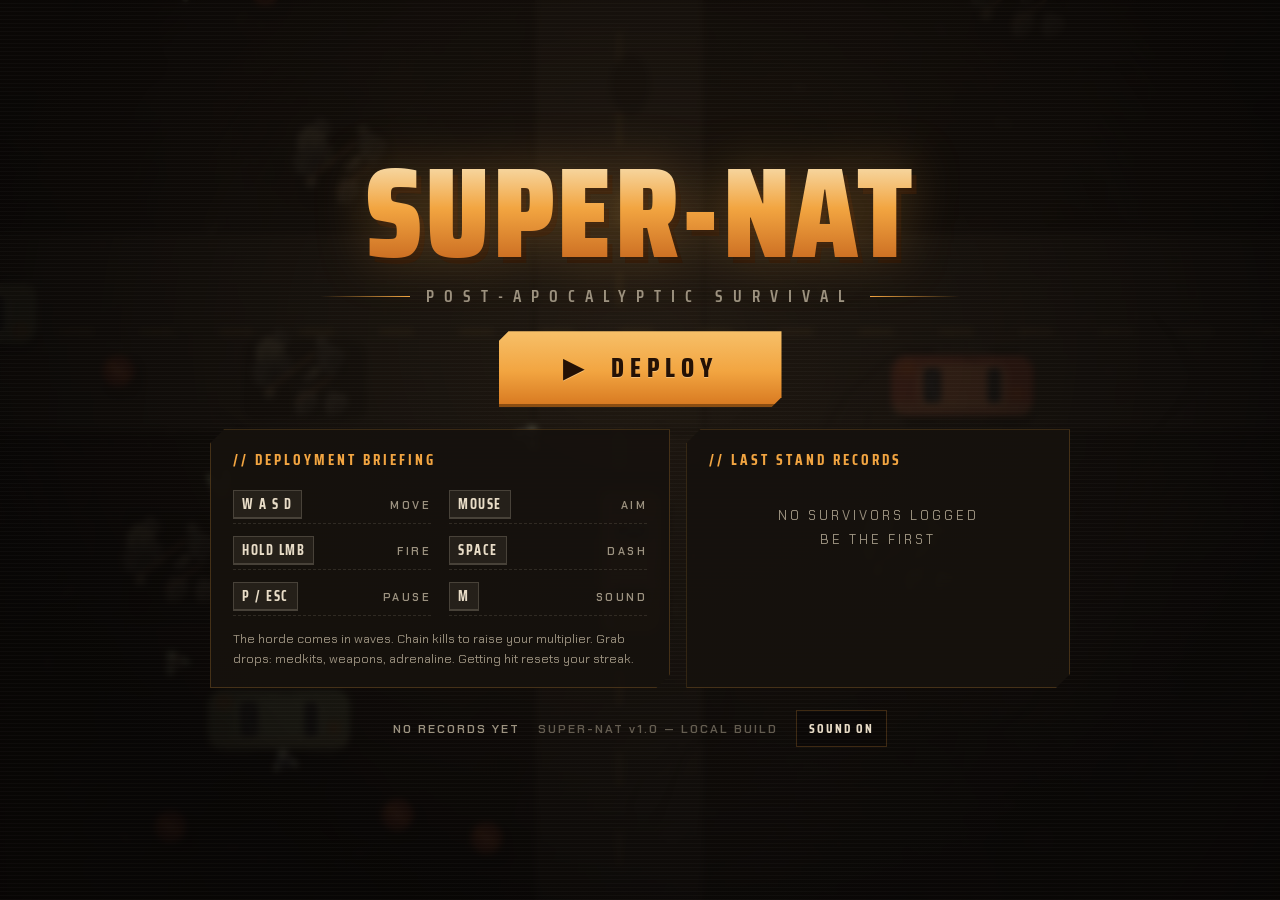
==== index.html @ 5d4e5924 "SUPER-NAT: post-apocalyptic top-down twin-stick shooter Fully playable browser game, zero dependenci" ====
<!DOCTYPE html>
<html lang="en">
<head>
<meta charset="UTF-8">
<meta name="viewport" content="width=device-width, initial-scale=1, maximum-scale=1, user-scalable=no, viewport-fit=cover">
<meta name="theme-color" content="#0d0b09">
<title>SUPER-NAT — Post-Apocalyptic Survival</title>
<link rel="icon" href="data:image/svg+xml,%3Csvg xmlns='http://www.w3.org/2000/svg' viewBox='0 0 32 32'%3E%3Crect width='32' height='32' fill='%230d0b09'/%3E%3Cpath d='M16 4 L28 26 L4 26 Z' fill='none' stroke='%23f2a541' stroke-width='3'/%3E%3Ccircle cx='16' cy='19' r='3.5' fill='%23e23b3b'/%3E%3C/svg%3E">
<link rel="preconnect" href="https://fonts.googleapis.com">
<link rel="preconnect" href="https://fonts.gstatic.com" crossorigin>
<link href="https://fonts.googleapis.com/css2?family=Saira+Condensed:wght@500;600;700;800;900&family=Chakra+Petch:wght@400;500;600;700&display=swap" rel="stylesheet">
<link rel="stylesheet" href="style.css">
</head>
<body>

<canvas id="game"></canvas>
<div id="grain"></div>
<div id="dmgFx"></div>

<!-- ==================== HUD ==================== -->
<div id="hud" class="hidden">
  <div class="hud-tl">
    <div class="hp-wrap">
      <div class="hud-label">INTEGRITY</div>
      <div class="hp-bar"><div id="hpGhost"></div><div id="hpFill"></div></div>
      <div id="hpText" class="hp-num">100</div>
    </div>
    <div id="wChip" class="weapon-chip w-pistol">
      <span id="wName">PISTOL</span>
      <span id="wAmmo" class="ammo">∞</span>
    </div>
  </div>

  <div class="hud-tc">
    <div id="waveLabel">WAVE 1</div>
    <div id="hostiles">— HOSTILES</div>
  </div>

  <div class="hud-tr">
    <div id="score">0</div>
    <div class="hud-label score-label">SCORE</div>
    <div id="comboWrap">
      <span id="comboX">x1</span>
      <div class="combo-bar"><div id="comboFill"></div></div>
    </div>
  </div>

  <div class="hud-bl">
    <span id="killCount">0 KILLS</span>
    <span class="dot">•</span>
    <span id="timer">00:00</span>
    <span class="dot">•</span>
    <span id="bestTag"></span>
  </div>

  <button id="btnPause" class="icon-btn" aria-label="Pause">▐▐</button>
  <button id="btnDash" class="dash-btn" aria-label="Dash">DASH</button>
</div>

<!-- ==================== WAVE BANNER ==================== -->
<div id="banner"><div id="bannerTitle">WAVE 1</div><div id="bannerSub"></div></div>

<!-- ==================== MENU ==================== -->
<div id="menuScreen" class="screen">
  <div class="scanlines"></div>
  <div class="menu-inner">
    <div class="title-wrap">
      <div class="title-ghost" aria-hidden="true">SUPER-NAT</div>
      <h1 class="title">SUPER-NAT</h1>
      <div class="subtitle"><span class="sub-line"></span>POST-APOCALYPTIC SURVIVAL<span class="sub-line"></span></div>
    </div>

    <button id="btnPlay" class="btn btn-primary btn-big">▶ &nbsp;DEPLOY</button>

    <div class="menu-cols">
      <div class="panel briefing">
        <h2>// DEPLOYMENT BRIEFING</h2>
        <div id="ctlDesktop" class="ctl-grid">
          <div class="ctl"><span class="key">W A S D</span><span class="what">MOVE</span></div>
          <div class="ctl"><span class="key">MOUSE</span><span class="what">AIM</span></div>
          <div class="ctl"><span class="key">HOLD LMB</span><span class="what">FIRE</span></div>
          <div class="ctl"><span class="key">SPACE</span><span class="what">DASH</span></div>
          <div class="ctl"><span class="key">P / ESC</span><span class="what">PAUSE</span></div>
          <div class="ctl"><span class="key">M</span><span class="what">SOUND</span></div>
        </div>
        <div id="ctlTouch" class="ctl-touch hidden">
          <div class="ctl"><span class="key">LEFT THUMB</span><span class="what">MOVE</span></div>
          <div class="ctl"><span class="key">RIGHT THUMB</span><span class="what">AIM + FIRE</span></div>
          <div class="ctl"><span class="key">DASH BUTTON</span><span class="what">DASH</span></div>
        </div>
        <p class="brief-note">The horde comes in waves. Chain kills to raise your multiplier. Grab drops: medkits, weapons, adrenaline. Getting hit resets your streak.</p>
      </div>

      <div class="panel records">
        <h2>// LAST STAND RECORDS</h2>
        <ol id="menuScores" class="scores"></ol>
        <div id="menuEmpty" class="records-empty">NO SURVIVORS LOGGED<br>BE THE FIRST</div>
      </div>
    </div>

    <div class="menu-foot">
      <span id="menuBest">NO RECORDS YET</span>
      <span class="ver">SUPER-NAT v1.0 — LOCAL BUILD</span>
      <button id="btnMute" class="icon-btn">SOUND ON</button>
    </div>
  </div>
</div>

<!-- ==================== PAUSE ==================== -->
<div id="pauseScreen" class="screen hidden">
  <div class="scanlines"></div>
  <div class="panel pause-panel">
    <h1 class="pause-title">PAUSED</h1>
    <div class="btn-col">
      <button id="btnResume" class="btn btn-primary">RESUME</button>
      <button id="btnRestart2" class="btn">RESTART</button>
      <button id="btnQuit" class="btn">ABANDON RUN</button>
      <button id="btnMute2" class="btn btn-ghost">SOUND ON</button>
    </div>
    <div class="pause-note">P / ESC — RESUME &nbsp;•&nbsp; M — SOUND</div>
  </div>
</div>

<!-- ==================== GAME OVER ==================== -->
<div id="overScreen" class="screen hidden">
  <div class="scanlines"></div>
  <div class="over-inner">
    <h1 class="over-title">YOU DIED</h1>
    <div id="recordBadge" class="record-badge hidden">★ NEW RECORD ★</div>

    <div class="stats-grid">
      <div class="stat big"><div class="stat-v" id="stScore">0</div><div class="stat-l">SCORE</div></div>
      <div class="stat"><div class="stat-v" id="stWave">1</div><div class="stat-l">WAVE</div></div>
      <div class="stat"><div class="stat-v" id="stKills">0</div><div class="stat-l">KILLS</div></div>
      <div class="stat"><div class="stat-v" id="stTime">00:00</div><div class="stat-l">TIME</div></div>
      <div class="stat"><div class="stat-v" id="stMult">x1</div><div class="stat-l">BEST MULT</div></div>
    </div>

    <div id="nameRow" class="name-row hidden">
      <span class="name-tag">LOG YOUR RECORD:</span>
      <input id="nameInput" maxlength="10" placeholder="SURVIVOR" autocomplete="off" spellcheck="false">
      <button id="btnSaveScore" class="btn btn-small">LOG RECORD</button>
    </div>

    <ol id="overScores" class="scores over-scores"></ol>

    <div class="btn-row">
      <button id="btnRestart" class="btn btn-primary">REDEPLOY&nbsp;&nbsp;[R]</button>
      <button id="btnMenu" class="btn">MENU</button>
    </div>
  </div>
</div>

<script src="js/utils.js"></script>
<script src="js/state.js"></script>
<script src="js/audio.js"></script>
<script src="js/input.js"></script>
<script src="js/sprites.js"></script>
<script src="js/world.js"></script>
<script src="js/entities.js"></script>
<script src="js/render.js"></script>
<script src="js/game.js"></script>
</body>
</html>
---- style.css ----
/* ============================================================
   SUPER-NAT — post-apocalyptic theme
   palette: char #0d0b09 / amber #f2a541 / bone #e8dcc7
            rust #b4502a / danger #e23b3b / toxic #7ef0c9
   ============================================================ */

:root {
  --bg: #0d0b09;
  --amber: #f2a541;
  --amber-hot: #ff7a2f;
  --bone: #e8dcc7;
  --bone-dim: #9c9280;
  --rust: #b4502a;
  --danger: #e23b3b;
  --toxic: #7ef0c9;
  --panel: rgba(22, 18, 14, 0.92);
  --line: rgba(242, 165, 65, 0.22);
  --font-display: 'Saira Condensed', 'Arial Narrow', sans-serif;
  --font-body: 'Chakra Petch', 'Segoe UI', sans-serif;
}

* { margin: 0; padding: 0; box-sizing: border-box; }

html, body {
  height: 100%;
  overflow: hidden;
  background: var(--bg);
  font-family: var(--font-body);
  color: var(--bone);
  -webkit-tap-highlight-color: transparent;
  overscroll-behavior: none;
}

#game {
  position: fixed;
  inset: 0;
  display: block;
  touch-action: none;
  user-select: none;
  -webkit-user-select: none;
}
body.in-game #game { cursor: none; }

/* film grain */
#grain {
  position: fixed;
  inset: -40px;
  pointer-events: none;
  opacity: 0.055;
  z-index: 40;
  background-repeat: repeat;
  animation: grain-shift 0.9s steps(3) infinite;
}
@keyframes grain-shift {
  0% { transform: translate(0, 0); }
  33% { transform: translate(-14px, 9px); }
  66% { transform: translate(11px, -7px); }
  100% { transform: translate(0, 0); }
}

/* damage vignette */
#dmgFx {
  position: fixed;
  inset: 0;
  pointer-events: none;
  z-index: 30;
  opacity: 0;
  box-shadow: inset 0 0 140px 50px rgba(190, 24, 20, 0.85);
  transition: opacity 0.06s linear;
}

.hidden { display: none !important; }

/* ============ HUD ============ */
#hud {
  position: fixed;
  inset: 0;
  pointer-events: none;
  z-index: 20;
  font-family: var(--font-display);
  padding: max(14px, env(safe-area-inset-top)) max(16px, env(safe-area-inset-right))
            max(14px, env(safe-area-inset-bottom)) max(16px, env(safe-area-inset-left));
}
#hud .hud-label {
  font-size: 11px;
  letter-spacing: 3px;
  color: var(--bone-dim);
  font-weight: 600;
}
.hud-tl { position: absolute; top: 16px; left: 18px; }
.hud-tc { position: absolute; top: 14px; left: 50%; transform: translateX(-50%); text-align: center; }
.hud-tr { position: absolute; top: 16px; right: 86px; text-align: right; }
.hud-bl {
  position: absolute; bottom: 14px; left: 18px;
  font-size: 13px; letter-spacing: 2px; color: var(--bone-dim); font-weight: 600;
}
.hud-bl .dot { margin: 0 8px; color: var(--amber); }

.hp-wrap { display: flex; align-items: center; gap: 10px; }
.hp-bar {
  position: relative;
  width: min(230px, 34vw);
  height: 16px;
  background: rgba(10, 8, 6, 0.8);
  border: 1px solid var(--line);
  clip-path: polygon(6px 0, 100% 0, 100% calc(100% - 6px), calc(100% - 6px) 100%, 0 100%, 0 6px);
  overflow: hidden;
}
#hpGhost {
  position: absolute; inset: 0;
  background: rgba(232, 220, 199, 0.55);
  transform-origin: left;
}
#hpFill {
  position: absolute; inset: 0;
  background: linear-gradient(90deg, #d96b2b, #f2a541);
  transform-origin: left;
  transition: width 0.09s linear;
}
#hpFill.low { background: linear-gradient(90deg, #a31414, #e23b3b); }
.hp-num {
  font-size: 20px; font-weight: 800; min-width: 34px;
  color: var(--bone);
  text-shadow: 0 2px 0 rgba(0,0,0,0.6);
}

.weapon-chip {
  display: inline-flex; align-items: baseline; gap: 10px;
  margin-top: 8px;
  padding: 5px 14px 4px;
  background: rgba(10, 8, 6, 0.75);
  border: 1px solid var(--line);
  border-left: 3px solid var(--amber);
  clip-path: polygon(0 0, 100% 0, calc(100% - 8px) 100%, 0 100%);
  font-weight: 700;
  letter-spacing: 2px;
}
.weapon-chip #wName { font-size: 16px; color: var(--bone); }
.weapon-chip .ammo { font-size: 16px; color: var(--amber); font-family: var(--font-body); font-weight: 700; }
.weapon-chip.w-shotgun { border-left-color: #ff9a4d; }
.weapon-chip.w-rifle { border-left-color: #ffe9b0; }
.weapon-chip.w-smg { border-left-color: #ffd27a; }

#waveLabel {
  font-size: 26px; font-weight: 800; letter-spacing: 4px;
  color: var(--bone);
  text-shadow: 0 0 18px rgba(242, 165, 65, 0.25), 0 2px 0 rgba(0,0,0,0.7);
}
#hostiles {
  font-size: 12px; letter-spacing: 3px; color: var(--danger);
  font-weight: 600; margin-top: -2px;
}

#score {
  font-size: 34px; font-weight: 800; line-height: 1;
  color: var(--amber);
  text-shadow: 0 0 22px rgba(242, 165, 65, 0.35), 0 2px 0 rgba(0,0,0,0.7);
  font-variant-numeric: tabular-nums;
}
.score-label { margin-top: 1px; }

#comboWrap {
  margin-top: 8px;
  display: flex; flex-direction: column; align-items: flex-end;
  opacity: 0; transform: scale(0.8); transform-origin: top right;
  transition: opacity 0.15s, transform 0.15s;
  pointer-events: none;
}
#comboWrap.on { opacity: 1; transform: scale(1); }
#comboX {
  font-size: 24px; font-weight: 900; color: var(--amber-hot);
  text-shadow: 0 0 14px rgba(255, 122, 47, 0.6), 0 2px 0 rgba(0,0,0,0.7);
}
#comboX.pop { animation: combo-pop 0.22s ease-out; }
@keyframes combo-pop {
  0% { transform: scale(1.7); }
  100% { transform: scale(1); }
}
.combo-bar {
  width: 84px; height: 4px; margin-top: 3px;
  background: rgba(10, 8, 6, 0.8);
  border: 1px solid rgba(255, 122, 47, 0.3);
}
#comboFill {
  height: 100%;
  background: var(--amber-hot);
  transform-origin: left;
}

.icon-btn {
  pointer-events: auto;
  position: absolute;
  top: max(14px, env(safe-area-inset-top));
  right: max(16px, env(safe-area-inset-right));
  background: rgba(10, 8, 6, 0.7);
  border: 1px solid var(--line);
  color: var(--bone);
  font-family: var(--font-display);
  font-weight: 700;
  letter-spacing: 2px;
  font-size: 13px;
  padding: 7px 12px;
  cursor: pointer;
}
.icon-btn:hover { border-color: var(--amber); color: var(--amber); }
#hud .icon-btn { z-index: 25; }

/* touch dash button */
.dash-btn {
  pointer-events: auto;
  position: absolute;
  right: max(22px, env(safe-area-inset-right));
  bottom: max(30px, env(safe-area-inset-bottom));
  width: 76px; height: 76px;
  border-radius: 50%;
  border: 2px solid rgba(232, 220, 199, 0.35);
  background:
    radial-gradient(circle at 50% 50%, rgba(242, 165, 65, var(--p, 1)) 0 100%),
    rgba(10, 8, 6, 0.55);
  color: rgba(13, 11, 9, 0.9);
  font-family: var(--font-display);
  font-weight: 800;
  font-size: 16px;
  letter-spacing: 1px;
  opacity: 0.45;
  transition: opacity 0.12s, transform 0.12s;
}
.dash-btn.ready {
  opacity: 1;
  background: radial-gradient(circle at 50% 50%, var(--amber) 0 100%);
  box-shadow: 0 0 24px rgba(242, 165, 65, 0.45);
}
.dash-btn.ready:active { transform: scale(0.9); }
@media (hover: none) { .dash-btn { display: block; } }
@media (hover: hover) and (pointer: fine) { .dash-btn { display: none; } }

/* ============ WAVE BANNER ============ */
#banner {
  position: fixed;
  top: 26%;
  left: 0; right: 0;
  text-align: center;
  pointer-events: none;
  z-index: 22;
  font-family: var(--font-display);
  opacity: 0;
}
#banner.show { animation: banner-in 2.3s cubic-bezier(0.2, 0.9, 0.3, 1) forwards; }
#bannerTitle {
  font-size: clamp(44px, 9vw, 96px);
  font-weight: 900;
  letter-spacing: clamp(6px, 2vw, 18px);
  color: var(--bone);
  text-shadow: 0 0 34px rgba(242, 165, 65, 0.4), 3px 3px 0 #2a1408, 6px 6px 0 rgba(0, 0, 0, 0.55);
}
#bannerSub {
  font-size: clamp(13px, 2vw, 19px);
  font-weight: 700;
  letter-spacing: clamp(6px, 1.6vw, 14px);
  color: var(--amber);
  margin-top: 2px;
}
@keyframes banner-in {
  0% { opacity: 0; transform: scale(1.35); letter-spacing: 0.4em; }
  12% { opacity: 1; transform: scale(1); }
  80% { opacity: 1; transform: scale(1.02); }
  100% { opacity: 0; transform: scale(1.04); }
}

/* ============ SCREENS ============ */
.screen {
  position: fixed;
  inset: 0;
  z-index: 50;
  display: flex;
  align-items: center;
  justify-content: center;
  background:
    radial-gradient(ellipse at 50% 38%, rgba(30, 22, 14, 0.62), rgba(8, 6, 5, 0.88) 75%);
  backdrop-filter: blur(3px);
  -webkit-backdrop-filter: blur(3px);
  overflow-y: auto;
  padding: 26px 16px;
}
.scanlines {
  position: absolute; inset: 0;
  pointer-events: none;
  background: repeating-linear-gradient(0deg, rgba(255, 255, 255, 0.025) 0 1px, transparent 1px 4px);
}

.panel {
  position: relative;
  background: var(--panel);
  border: 1px solid var(--line);
  clip-path: polygon(14px 0, 100% 0, 100% calc(100% - 14px), calc(100% - 14px) 100%, 0 100%, 0 14px);
  padding: 18px 22px;
}
.panel h2 {
  font-family: var(--font-display);
  font-size: 15px;
  font-weight: 700;
  letter-spacing: 3px;
  color: var(--amber);
  margin-bottom: 14px;
}

/* ---- menu ---- */
.menu-inner {
  display: flex;
  flex-direction: column;
  align-items: center;
  gap: 22px;
  width: min(860px, 100%);
  margin: auto;
}
.title-wrap { position: relative; text-align: center; user-select: none; }
.title, .title-ghost {
  font-family: var(--font-display);
  font-weight: 900;
  font-size: clamp(58px, 13vw, 128px);
  line-height: 0.94;
  letter-spacing: 0.02em;
}
.title-ghost {
  position: absolute;
  inset: 0;
  color: #241105;
  transform: translate(5px, 6px);
  z-index: -1;
}
.title {
  background: linear-gradient(180deg, #f7dcab 8%, var(--amber) 46%, #c96a20 92%);
  -webkit-background-clip: text;
  background-clip: text;
  color: transparent;
  filter: drop-shadow(0 0 26px rgba(242, 165, 65, 0.28));
  animation: title-flicker 7s infinite;
}
@keyframes title-flicker {
  0%, 91%, 94.5%, 100% { opacity: 1; }
  92% { opacity: 0.6; }
  93.5% { opacity: 0.85; }
}
.subtitle {
  display: flex;
  align-items: center;
  justify-content: center;
  gap: 16px;
  margin-top: 10px;
  font-family: var(--font-display);
  font-size: clamp(12px, 2.4vw, 17px);
  font-weight: 600;
  letter-spacing: clamp(4px, 1.2vw, 10px);
  color: var(--bone-dim);
}
.sub-line {
  display: inline-block;
  width: clamp(30px, 8vw, 90px);
  height: 1px;
  background: linear-gradient(90deg, transparent, var(--amber));
}
.sub-line:last-child { background: linear-gradient(90deg, var(--amber), transparent); }

.menu-cols {
  display: grid;
  grid-template-columns: 1.2fr 1fr;
  gap: 16px;
  width: 100%;
}
@media (max-width: 680px) {
  .menu-cols { grid-template-columns: 1fr; }
}

.ctl-grid {
  display: grid;
  grid-template-columns: repeat(2, 1fr);
  gap: 8px 18px;
}
.ctl {
  display: flex;
  align-items: center;
  justify-content: space-between;
  gap: 10px;
  border-bottom: 1px dashed rgba(232, 220, 199, 0.12);
  padding: 4px 0;
}
.ctl .key {
  font-family: var(--font-display);
  font-weight: 700;
  font-size: 14px;
  letter-spacing: 1.5px;
  color: var(--bone);
  background: rgba(232, 220, 199, 0.07);
  border: 1px solid rgba(232, 220, 199, 0.18);
  border-bottom-width: 2px;
  padding: 2px 8px;
  white-space: nowrap;
}
.ctl .what {
  font-size: 11px;
  letter-spacing: 2.5px;
  color: var(--bone-dim);
  font-weight: 600;
}
.brief-note {
  margin-top: 14px;
  font-size: 12.5px;
  line-height: 1.55;
  color: var(--bone-dim);
}
.brief-note b { color: var(--amber); font-weight: 600; }

.scores { list-style: none; font-family: var(--font-display); }
.scores li {
  display: flex;
  align-items: baseline;
  gap: 10px;
  padding: 5px 8px;
  border-bottom: 1px solid rgba(232, 220, 199, 0.08);
  font-size: 16px;
  font-weight: 600;
}
.scores li.hl {
  background: rgba(242, 165, 65, 0.14);
  outline: 1px solid rgba(242, 165, 65, 0.45);
}
.scores .rk { color: var(--rust); width: 18px; font-weight: 800; }
.scores .nm { color: var(--bone); flex: 1; overflow: hidden; text-overflow: ellipsis; white-space: nowrap; letter-spacing: 1px; }
.scores .sc { color: var(--amber); font-variant-numeric: tabular-nums; }
.scores .wv { color: var(--bone-dim); font-size: 12px; width: 34px; text-align: right; }
.records-empty {
  text-align: center;
  color: var(--bone-dim);
  font-size: 13px;
  letter-spacing: 3px;
  padding: 18px 0;
  line-height: 1.8;
}

.menu-foot {
  display: flex;
  align-items: center;
  gap: 18px;
  font-size: 12px;
  letter-spacing: 2px;
  color: var(--bone-dim);
  font-weight: 600;
  flex-wrap: wrap;
  justify-content: center;
}
.menu-foot .ver { opacity: 0.6; }
.menu-foot .icon-btn { position: static; }

/* ============ BUTTONS ============ */
.btn {
  pointer-events: auto;
  font-family: var(--font-display);
  font-weight: 800;
  font-size: 18px;
  letter-spacing: 3px;
  color: var(--bone);
  background: rgba(10, 8, 6, 0.8);
  border: 1px solid var(--line);
  border-bottom: 3px solid var(--line);
  padding: 12px 34px;
  cursor: pointer;
  clip-path: polygon(10px 0, 100% 0, 100% calc(100% - 10px), calc(100% - 10px) 100%, 0 100%, 0 10px);
  transition: transform 0.1s, background 0.15s, border-color 0.15s, box-shadow 0.15s;
  text-decoration: none;
}
.btn:hover {
  border-color: var(--amber);
  color: var(--amber);
  transform: translateY(-2px);
  box-shadow: 0 6px 22px rgba(0, 0, 0, 0.5);
}
.btn:active { transform: translateY(1px); }
.btn-primary {
  background: linear-gradient(180deg, #f7c069, var(--amber) 55%, #d97b22);
  color: #241105;
  border: none;
  border-bottom: 3px solid #8a4d12;
  text-shadow: 0 1px 0 rgba(255, 235, 200, 0.4);
}
.btn-primary:hover {
  color: #241105;
  box-shadow: 0 0 34px rgba(242, 165, 65, 0.45), 0 8px 24px rgba(0, 0, 0, 0.5);
  animation: btn-pulse 1.1s ease-in-out infinite;
}
@keyframes btn-pulse {
  0%, 100% { box-shadow: 0 0 22px rgba(242, 165, 65, 0.3), 0 8px 24px rgba(0, 0, 0, 0.5); }
  50% { box-shadow: 0 0 40px rgba(242, 165, 65, 0.55), 0 8px 24px rgba(0, 0, 0, 0.5); }
}
.btn-big { font-size: 26px; padding: 16px 64px; letter-spacing: 6px; }
.btn-small { font-size: 14px; padding: 8px 18px; letter-spacing: 2px; }
.btn-ghost { background: transparent; }
.btn-col { display: flex; flex-direction: column; gap: 10px; min-width: 260px; }
.btn-row { display: flex; gap: 14px; flex-wrap: wrap; justify-content: center; }

/* ============ PAUSE ============ */
.pause-panel { text-align: center; padding: 30px 40px; }
.pause-title {
  font-family: var(--font-display);
  font-size: 52px;
  font-weight: 900;
  letter-spacing: 10px;
  color: var(--bone);
  text-shadow: 3px 3px 0 #2a1408;
  margin-bottom: 22px;
}
.pause-note { margin-top: 18px; font-size: 11px; letter-spacing: 2px; color: var(--bone-dim); }

/* ============ GAME OVER ============ */
.over-inner {
  display: flex;
  flex-direction: column;
  align-items: center;
  gap: 18px;
  width: min(560px, 100%);
  margin: auto;
}
.over-title {
  font-family: var(--font-display);
  font-size: clamp(58px, 12vw, 104px);
  font-weight: 900;
  letter-spacing: 8px;
  line-height: 1;
  color: #e23b3b;
  text-shadow: 0 0 40px rgba(226, 59, 59, 0.4), 4px 4px 0 #1d0505;
  animation: over-in 0.5s cubic-bezier(0.15, 1.4, 0.4, 1);
}
@keyframes over-in {
  0% { transform: scale(1.6); opacity: 0; filter: blur(8px); }
  100% { transform: scale(1); opacity: 1; filter: blur(0); }
}
.record-badge {
  font-family: var(--font-display);
  font-weight: 800;
  font-size: 16px;
  letter-spacing: 4px;
  color: #241105;
  background: linear-gradient(180deg, #f7dcab, var(--amber));
  padding: 6px 22px;
  clip-path: polygon(8px 0, 100% 0, 100% calc(100% - 8px), calc(100% - 8px) 100%, 0 100%, 0 8px);
  animation: badge-shine 1.6s ease-in-out infinite;
}
@keyframes badge-shine {
  0%, 100% { box-shadow: 0 0 14px rgba(242, 165, 65, 0.4); }
  50% { box-shadow: 0 0 34px rgba(242, 165, 65, 0.85); }
}

.stats-grid {
  display: grid;
  grid-template-columns: repeat(5, 1fr);
  gap: 8px;
  width: 100%;
  font-family: var(--font-display);
}
@media (max-width: 540px) { .stats-grid { grid-template-columns: repeat(3, 1fr); } .stats-grid .big { grid-column: span 3; } }
.stat {
  background: var(--panel);
  border: 1px solid var(--line);
  clip-path: polygon(8px 0, 100% 0, 100% calc(100% - 8px), calc(100% - 8px) 100%, 0 100%, 0 8px);
  padding: 10px 6px 8px;
  text-align: center;
}
.stat.big { grid-row: span 1; background: rgba(42, 26, 10, 0.9); border-color: rgba(242, 165, 65, 0.4); }
.stat-v { font-size: 22px; font-weight: 800; color: var(--bone); font-variant-numeric: tabular-nums; }
.stat.big .stat-v { font-size: 34px; color: var(--amber); }
.stat-l { font-size: 10px; letter-spacing: 2.5px; color: var(--bone-dim); font-weight: 600; margin-top: 2px; }

.name-row {
  display: flex;
  align-items: center;
  gap: 10px;
  flex-wrap: wrap;
  justify-content: center;
  font-family: var(--font-display);
}
.name-tag { font-size: 13px; letter-spacing: 3px; color: var(--amber); font-weight: 700; }
#nameInput {
  pointer-events: auto;
  width: 170px;
  background: rgba(10, 8, 6, 0.85);
  border: 1px solid var(--line);
  border-bottom: 2px solid var(--amber);
  color: var(--bone);
  font-family: var(--font-display);
  font-size: 20px;
  font-weight: 700;
  letter-spacing: 3px;
  text-transform: uppercase;
  padding: 8px 12px;
  text-align: center;
  outline: none;
}
#nameInput:focus { border-color: var(--amber); box-shadow: 0 0 18px rgba(242, 165, 65, 0.25); }

.over-scores { width: 100%; }

/* small screens: tighten HUD */
@media (max-width: 640px) {
  .hp-bar { width: 38vw; height: 13px; }
  .hp-num { font-size: 16px; }
  #score { font-size: 26px; }
  #waveLabel { font-size: 20px; }
  #hostiles { font-size: 10px; }
  .hud-bl { font-size: 11px; }
  .weapon-chip { padding: 4px 10px 3px; }
  .weapon-chip #wName { font-size: 13px; }
  .weapon-chip .ammo { font-size: 13px; }
  .btn-big { font-size: 21px; padding: 14px 44px; letter-spacing: 4px; }
}
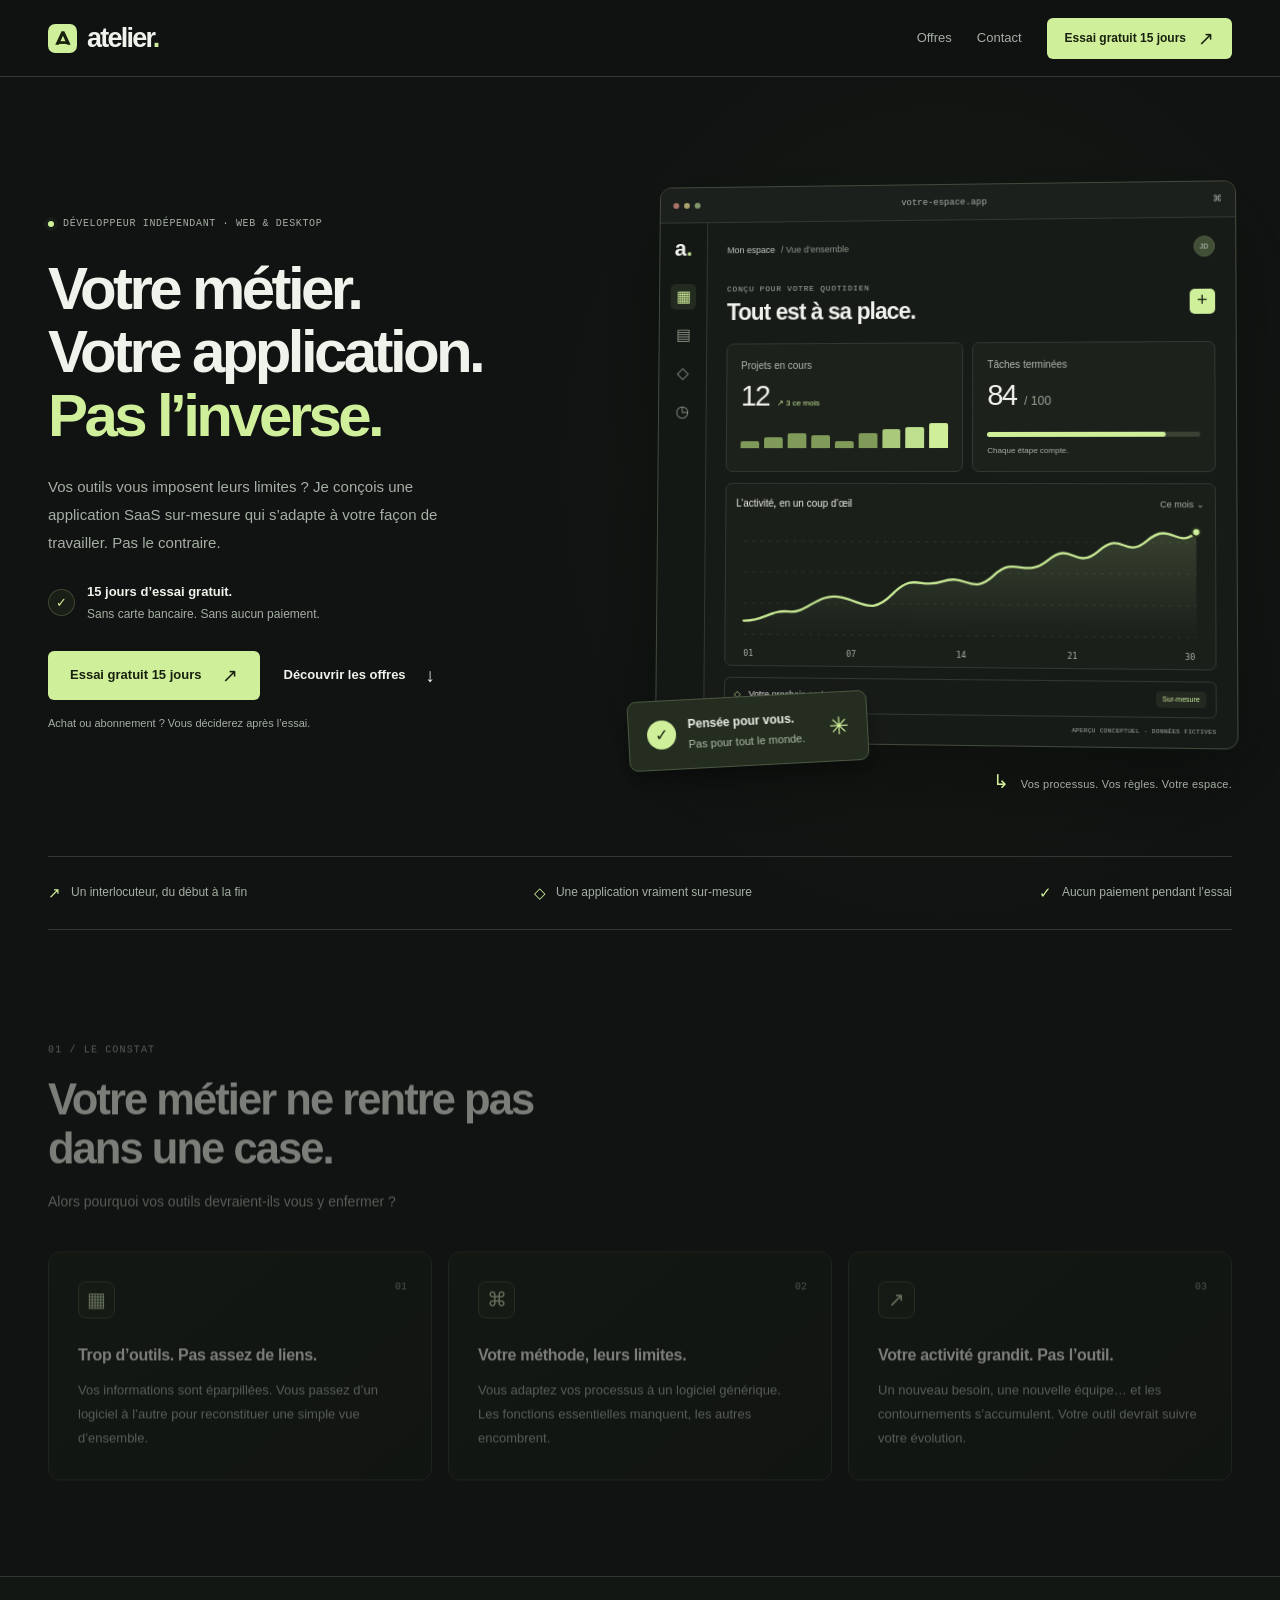
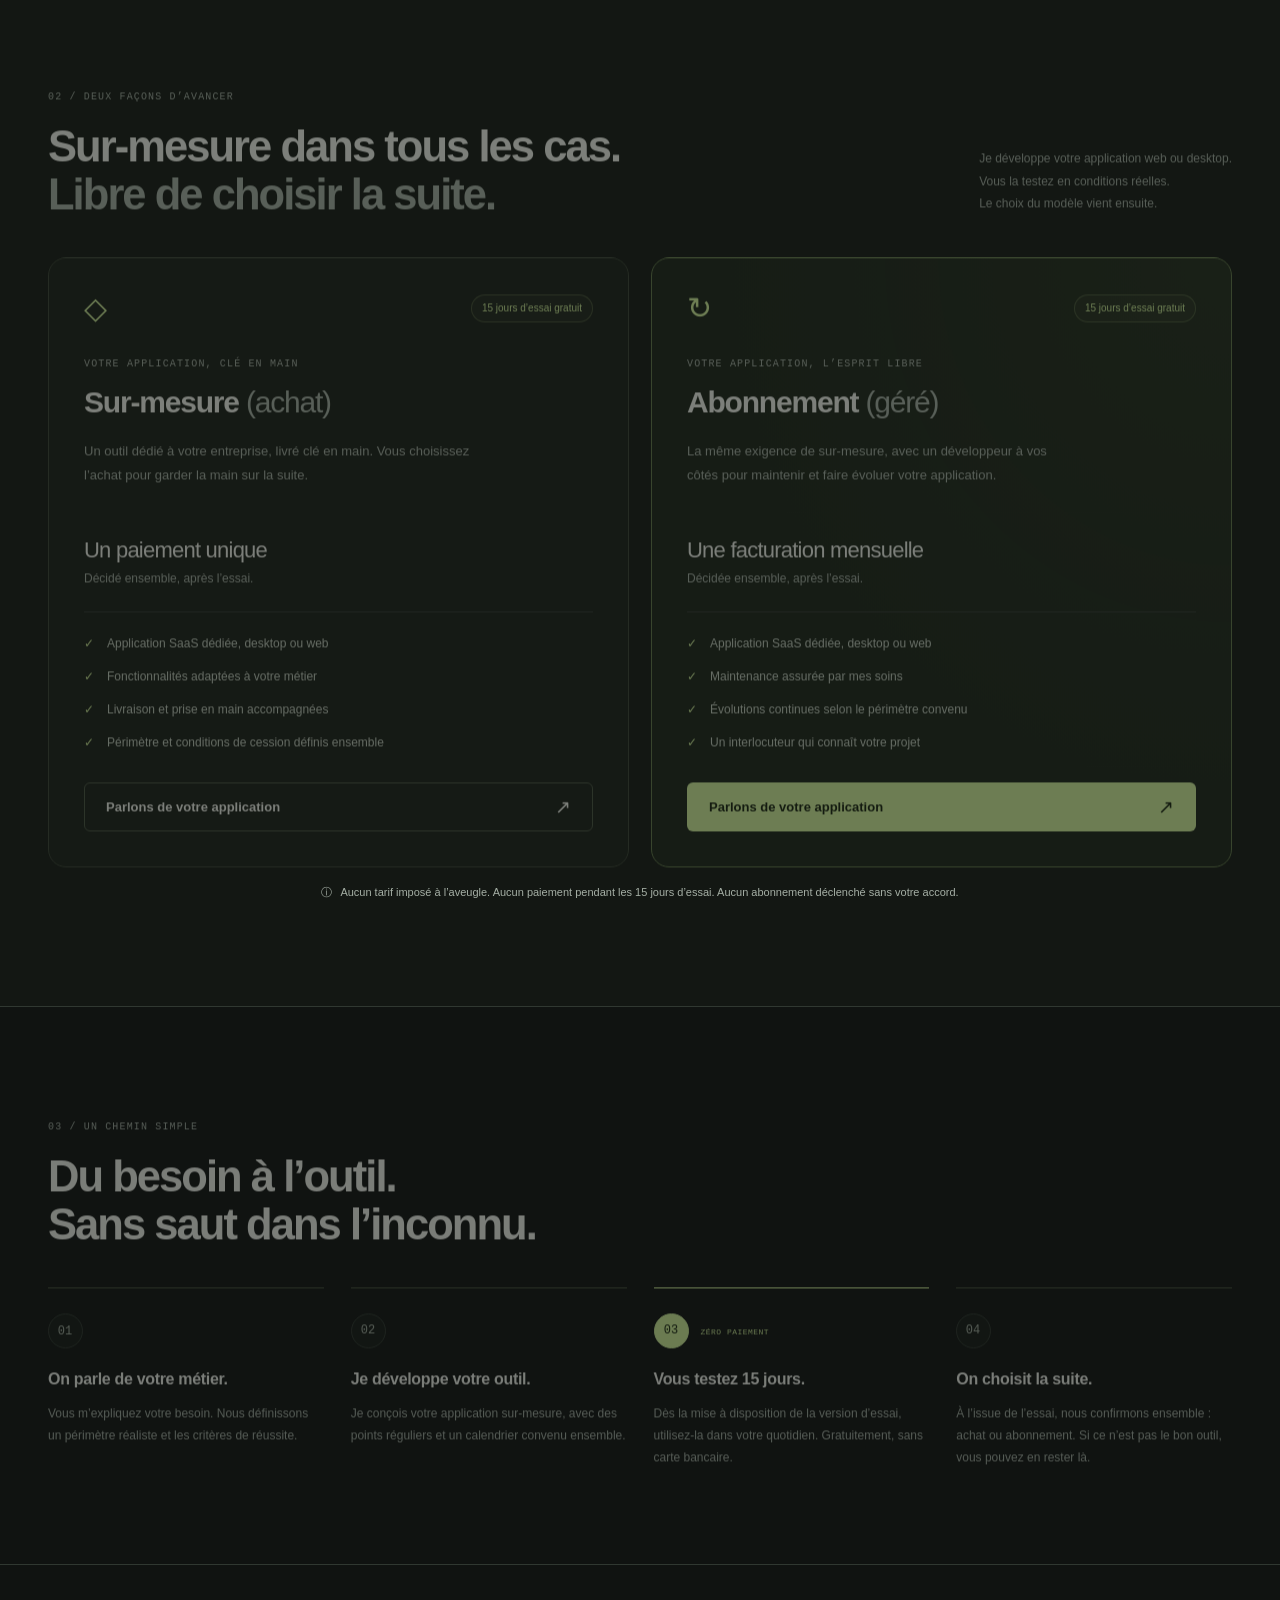
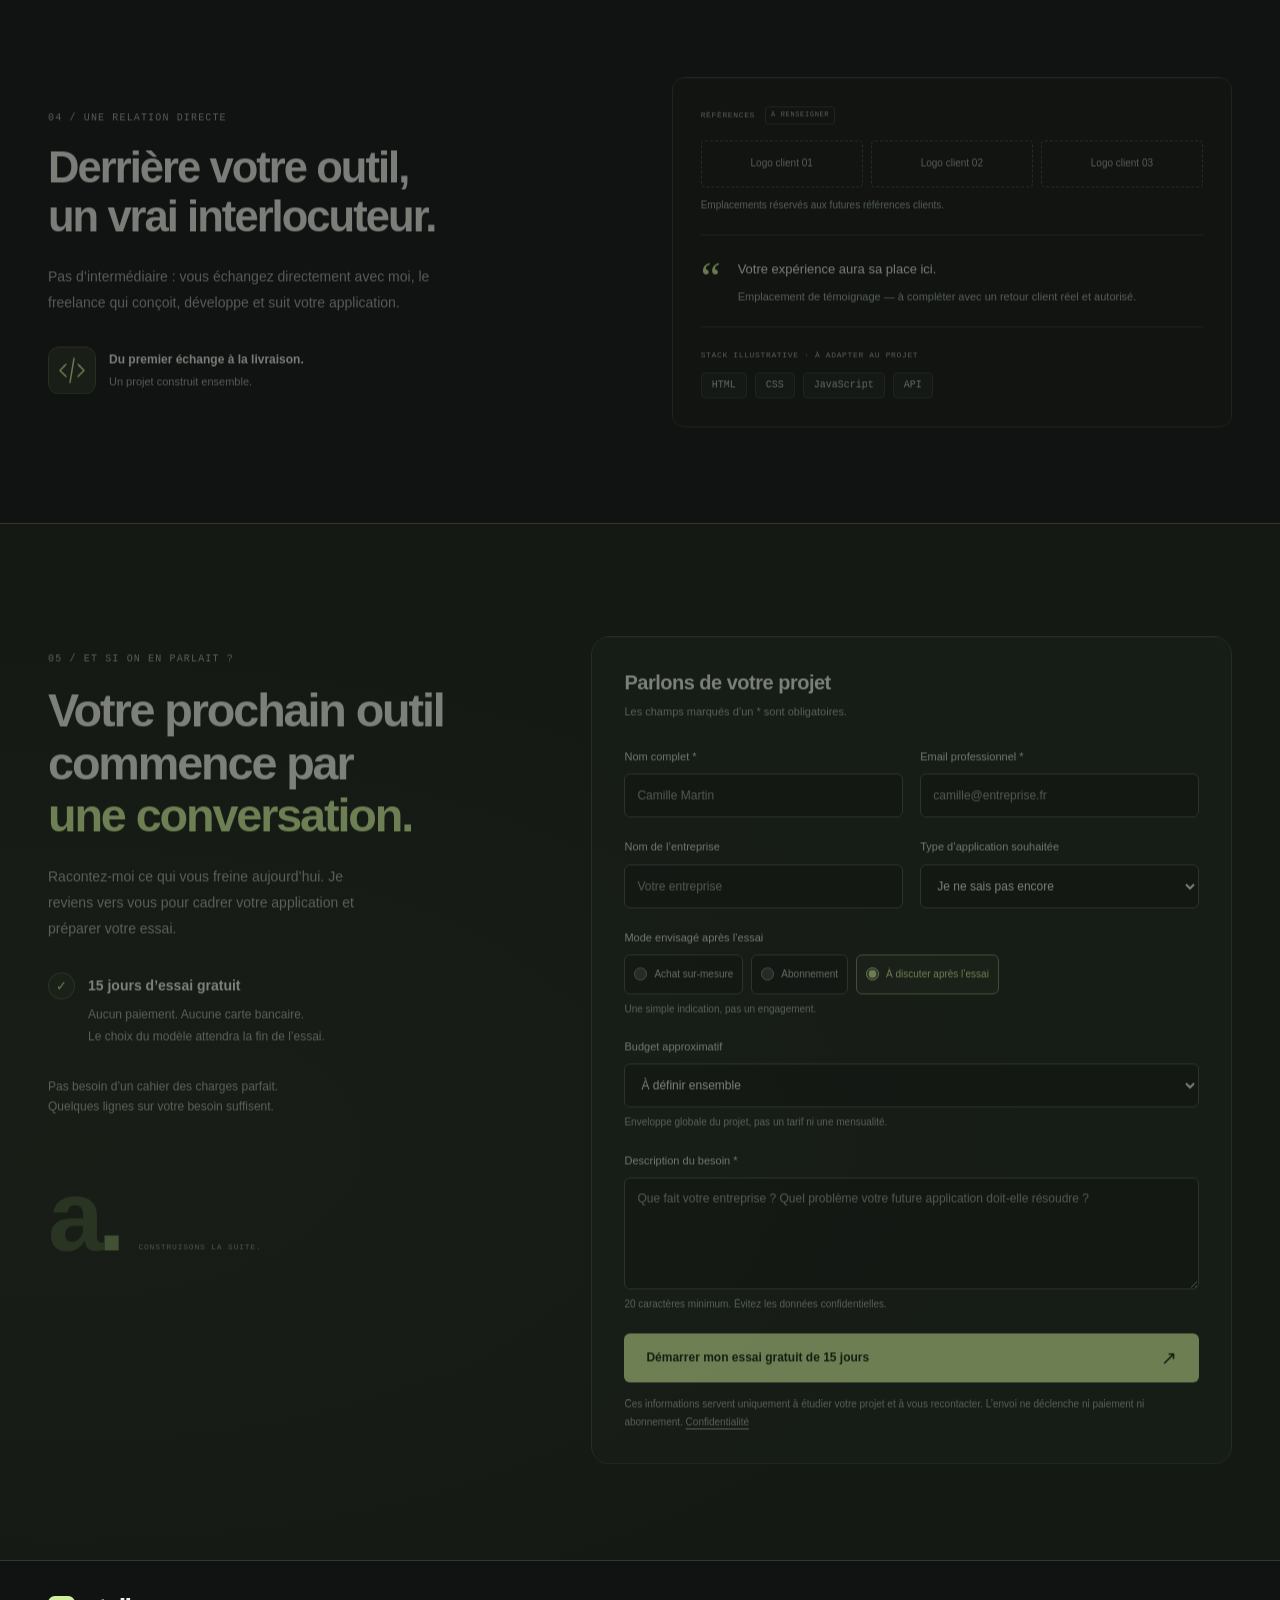
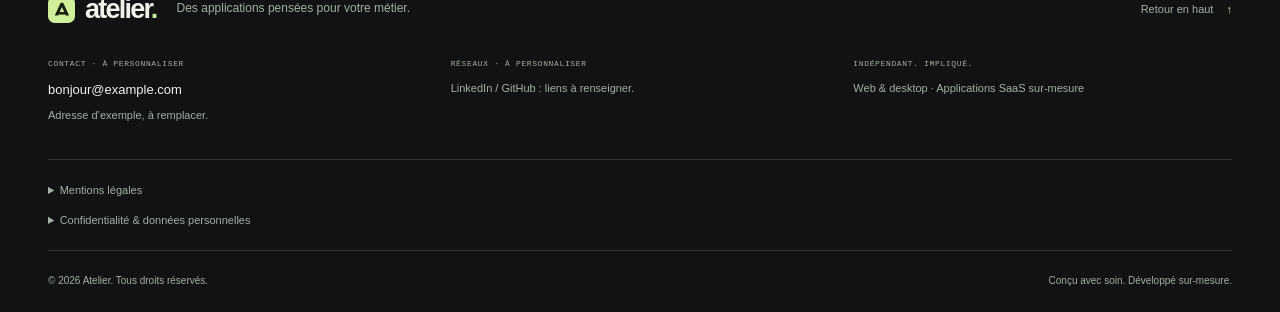
==== commit a121fe3d: "Prepare direct GitHub Pages publishing without custom workflows Co-authored-by: arena-agent <2970537" ====
--- a/index.html
+++ b/index.html
@@ -1,164 +1,20 @@
-<!DOCTYPE html>
-<html lang="en">
+<!doctype html>
+<html lang="fr">
 <head>
-<meta charset="UTF-8">
-<meta name="viewport" content="width=device-width, initial-scale=1, maximum-scale=1, user-scalable=no, viewport-fit=cover">
-<meta name="theme-color" content="#0d0b09">
-<title>SUPER-NAT — Post-Apocalyptic Survival</title>
-<link rel="icon" href="data:image/svg+xml,%3Csvg xmlns='http://www.w3.org/2000/svg' viewBox='0 0 32 32'%3E%3Crect width='32' height='32' fill='%230d0b09'/%3E%3Cpath d='M16 4 L28 26 L4 26 Z' fill='none' stroke='%23f2a541' stroke-width='3'/%3E%3Ccircle cx='16' cy='19' r='3.5' fill='%23e23b3b'/%3E%3C/svg%3E">
-<link rel="preconnect" href="https://fonts.googleapis.com">
-<link rel="preconnect" href="https://fonts.gstatic.com" crossorigin>
-<link href="https://fonts.googleapis.com/css2?family=Saira+Condensed:wght@500;600;700;800;900&family=Chakra+Petch:wght@400;500;600;700&display=swap" rel="stylesheet">
-<link rel="stylesheet" href="style.css">
+  <meta charset="utf-8">
+  <meta name="viewport" content="width=device-width, initial-scale=1">
+  <meta http-equiv="refresh" content="0;url=landing-page/index.html">
+  <meta name="theme-color" content="#101311">
+  <meta name="description" content="Atelier — applications SaaS sur-mesure, web et desktop. 15 jours d’essai gratuit, sans paiement.">
+  <title>Atelier — Votre métier. Votre application.</title>
+  <link rel="icon" href="landing-page/img/mark.svg" type="image/svg+xml">
+  <link rel="stylesheet" href="landing-page/style.css">
 </head>
 <body>
-
-<canvas id="game"></canvas>
-<div id="grain"></div>
-<div id="dmgFx"></div>
-
-<!-- ==================== HUD ==================== -->
-<div id="hud" class="hidden">
-  <div class="hud-tl">
-    <div class="hp-wrap">
-      <div class="hud-label">INTEGRITY</div>
-      <div class="hp-bar"><div id="hpGhost"></div><div id="hpFill"></div></div>
-      <div id="hpText" class="hp-num">100</div>
-    </div>
-    <div id="wChip" class="weapon-chip w-pistol">
-      <span id="wName">PISTOL</span>
-      <span id="wAmmo" class="ammo">∞</span>
-    </div>
-  </div>
-
-  <div class="hud-tc">
-    <div id="waveLabel">WAVE 1</div>
-    <div id="hostiles">— HOSTILES</div>
-  </div>
-
-  <div class="hud-tr">
-    <div id="score">0</div>
-    <div class="hud-label score-label">SCORE</div>
-    <div id="comboWrap">
-      <span id="comboX">x1</span>
-      <div class="combo-bar"><div id="comboFill"></div></div>
-    </div>
-  </div>
-
-  <div class="hud-bl">
-    <span id="killCount">0 KILLS</span>
-    <span class="dot">•</span>
-    <span id="timer">00:00</span>
-    <span class="dot">•</span>
-    <span id="bestTag"></span>
-  </div>
-
-  <button id="btnPause" class="icon-btn" aria-label="Pause">▐▐</button>
-  <button id="btnDash" class="dash-btn" aria-label="Dash">DASH</button>
-</div>
-
-<!-- ==================== WAVE BANNER ==================== -->
-<div id="banner"><div id="bannerTitle">WAVE 1</div><div id="bannerSub"></div></div>
-
-<!-- ==================== MENU ==================== -->
-<div id="menuScreen" class="screen">
-  <div class="scanlines"></div>
-  <div class="menu-inner">
-    <div class="title-wrap">
-      <div class="title-ghost" aria-hidden="true">SUPER-NAT</div>
-      <h1 class="title">SUPER-NAT</h1>
-      <div class="subtitle"><span class="sub-line"></span>POST-APOCALYPTIC SURVIVAL<span class="sub-line"></span></div>
-    </div>
-
-    <button id="btnPlay" class="btn btn-primary btn-big">▶ &nbsp;DEPLOY</button>
-
-    <div class="menu-cols">
-      <div class="panel briefing">
-        <h2>// DEPLOYMENT BRIEFING</h2>
-        <div id="ctlDesktop" class="ctl-grid">
-          <div class="ctl"><span class="key">W A S D</span><span class="what">MOVE</span></div>
-          <div class="ctl"><span class="key">MOUSE</span><span class="what">AIM</span></div>
-          <div class="ctl"><span class="key">HOLD LMB</span><span class="what">FIRE</span></div>
-          <div class="ctl"><span class="key">SPACE</span><span class="what">DASH</span></div>
-          <div class="ctl"><span class="key">P / ESC</span><span class="what">PAUSE</span></div>
-          <div class="ctl"><span class="key">M</span><span class="what">SOUND</span></div>
-        </div>
-        <div id="ctlTouch" class="ctl-touch hidden">
-          <div class="ctl"><span class="key">LEFT THUMB</span><span class="what">MOVE</span></div>
-          <div class="ctl"><span class="key">RIGHT THUMB</span><span class="what">AIM + FIRE</span></div>
-          <div class="ctl"><span class="key">DASH BUTTON</span><span class="what">DASH</span></div>
-        </div>
-        <p class="brief-note">The horde comes in waves. Chain kills to raise your multiplier. Grab drops: medkits, weapons, adrenaline. Getting hit resets your streak.</p>
-      </div>
-
-      <div class="panel records">
-        <h2>// LAST STAND RECORDS</h2>
-        <ol id="menuScores" class="scores"></ol>
-        <div id="menuEmpty" class="records-empty">NO SURVIVORS LOGGED<br>BE THE FIRST</div>
-      </div>
-    </div>
-
-    <div class="menu-foot">
-      <span id="menuBest">NO RECORDS YET</span>
-      <span class="ver">SUPER-NAT v1.0 — LOCAL BUILD</span>
-      <button id="btnMute" class="icon-btn">SOUND ON</button>
-    </div>
-  </div>
-</div>
-
-<!-- ==================== PAUSE ==================== -->
-<div id="pauseScreen" class="screen hidden">
-  <div class="scanlines"></div>
-  <div class="panel pause-panel">
-    <h1 class="pause-title">PAUSED</h1>
-    <div class="btn-col">
-      <button id="btnResume" class="btn btn-primary">RESUME</button>
-      <button id="btnRestart2" class="btn">RESTART</button>
-      <button id="btnQuit" class="btn">ABANDON RUN</button>
-      <button id="btnMute2" class="btn btn-ghost">SOUND ON</button>
-    </div>
-    <div class="pause-note">P / ESC — RESUME &nbsp;•&nbsp; M — SOUND</div>
-  </div>
-</div>
-
-<!-- ==================== GAME OVER ==================== -->
-<div id="overScreen" class="screen hidden">
-  <div class="scanlines"></div>
-  <div class="over-inner">
-    <h1 class="over-title">YOU DIED</h1>
-    <div id="recordBadge" class="record-badge hidden">★ NEW RECORD ★</div>
-
-    <div class="stats-grid">
-      <div class="stat big"><div class="stat-v" id="stScore">0</div><div class="stat-l">SCORE</div></div>
-      <div class="stat"><div class="stat-v" id="stWave">1</div><div class="stat-l">WAVE</div></div>
-      <div class="stat"><div class="stat-v" id="stKills">0</div><div class="stat-l">KILLS</div></div>
-      <div class="stat"><div class="stat-v" id="stTime">00:00</div><div class="stat-l">TIME</div></div>
-      <div class="stat"><div class="stat-v" id="stMult">x1</div><div class="stat-l">BEST MULT</div></div>
-    </div>
-
-    <div id="nameRow" class="name-row hidden">
-      <span class="name-tag">LOG YOUR RECORD:</span>
-      <input id="nameInput" maxlength="10" placeholder="SURVIVOR" autocomplete="off" spellcheck="false">
-      <button id="btnSaveScore" class="btn btn-small">LOG RECORD</button>
-    </div>
-
-    <ol id="overScores" class="scores over-scores"></ol>
-
-    <div class="btn-row">
-      <button id="btnRestart" class="btn btn-primary">REDEPLOY&nbsp;&nbsp;[R]</button>
-      <button id="btnMenu" class="btn">MENU</button>
-    </div>
-  </div>
-</div>
-
-<script src="js/utils.js"></script>
-<script src="js/state.js"></script>
-<script src="js/audio.js"></script>
-<script src="js/input.js"></script>
-<script src="js/sprites.js"></script>
-<script src="js/world.js"></script>
-<script src="js/entities.js"></script>
-<script src="js/render.js"></script>
-<script src="js/game.js"></script>
+  <main class="section container">
+    <h1>Bienvenue chez Atelier.</h1>
+    <p>Si la page ne s’ouvre pas, suivez ce lien :</p>
+    <a class="button button-primary" href="landing-page/index.html">Découvrir votre application sur-mesure <span aria-hidden="true">↗</span></a>
+  </main>
 </body>
 </html>
--- a/landing-page/style.css
+++ b/landing-page/style.css
@@ -0,0 +1,336 @@
+/* Atelier — native, mobile-first design system. No external assets. */
+:root {
+  color-scheme: dark;
+  --bg: #101311;
+  --surface: #171b18;
+  --surface-raised: #1c211d;
+  --surface-dark: #131713;
+  --text: #f0f2ec;
+  --muted: #a5afa5;
+  --subtle: #89958a;
+  --accent: #d0ef9b;
+  --accent-hover: #e0ffb0;
+  --accent-ink: #17210e;
+  --border: #303831;
+  --error: #ffb5ae;
+  --space-1: .25rem;
+  --space-2: .5rem;
+  --space-3: .75rem;
+  --space-4: 1rem;
+  --space-5: 1.5rem;
+  --space-6: 2rem;
+  --space-7: 3rem;
+  --space-8: 4rem;
+  --space-9: 6.5rem;
+  --radius-sm: 6px;
+  --radius-md: 12px;
+  --radius-lg: 18px;
+  --radius-pill: 999px;
+  --font: -apple-system, BlinkMacSystemFont, "Segoe UI", Helvetica, Arial, sans-serif;
+  --mono: "SFMono-Regular", Consolas, "Liberation Mono", monospace;
+}
+*, *::before, *::after { box-sizing: border-box; }
+html { scroll-behavior: smooth; scroll-padding-top: 100px; }
+body { margin: 0; background: var(--bg); color: var(--text); font: 400 15px/1.65 var(--font); -webkit-font-smoothing: antialiased; }
+::selection { background: var(--accent); color: var(--accent-ink); }
+a { color: inherit; text-decoration: none; }
+button, input, select, textarea { font: inherit; }
+button, a, input, select, textarea, summary { -webkit-tap-highlight-color: transparent; }
+button { cursor: pointer; }
+img { max-width: 100%; height: auto; display: block; }
+h1, h2, h3, p, figure { margin: 0; }
+h1, h2, h3 { font-weight: 550; }
+h1, h2 { letter-spacing: -.045em; line-height: 1.12; }
+h2 { font-size: clamp(2rem, 3.4vw, 2.85rem); }
+h3 { line-height: 1.35; }
+ul, ol { margin: 0; padding: 0; }
+a, button { transition: background .2s, color .2s, border-color .2s, transform .2s; }
+:focus-visible { outline: 2px solid var(--accent); outline-offset: 5px; }
+[hidden] { display: none !important; }
+.container { width: min(1184px, calc(100% - 40px)); margin-inline: auto; }
+.section { padding-block: var(--space-8); scroll-margin-top: 20px; }
+.eyebrow { font: 500 10px/1.6 var(--mono); letter-spacing: .115em; color: var(--muted); }
+.text-muted { color: var(--muted); }
+.skip-link { position: fixed; top: 10px; left: 10px; z-index: 100; padding: 12px 20px; background: var(--accent); color: var(--accent-ink); transform: translateY(-160%); border-radius: var(--radius-sm); }
+.skip-link:focus { transform: translateY(0); }
+.site-header { position: sticky; top: 0; z-index: 20; border-bottom: 1px solid var(--border); background: rgba(16,19,17,.94); backdrop-filter: blur(18px); }
+.nav-shell { min-height: 76px; display: flex; align-items: center; justify-content: space-between; gap: 16px; }
+.brand { display: inline-flex; align-items: center; gap: 10px; font-size: 27px; font-weight: 650; letter-spacing: -.065em; line-height: 1; flex-shrink: 0; }
+.brand-dot { color: var(--accent); }
+nav { display: flex; align-items: center; gap: 25px; }
+.nav-link { display: none; color: var(--muted); font-size: 13px; }
+.nav-link:hover { color: var(--text); }
+.button { min-height: 49px; display: inline-flex; align-items: center; justify-content: center; gap: 20px; padding: 13px 21px; border-radius: var(--radius-sm); font-size: 13px; line-height: 1.4; font-weight: 600; border: 1px solid transparent; text-align: center; }
+.button span[aria-hidden] { font-size: 19px; line-height: 1; font-weight: 400; }
+.button-primary { background: var(--accent); color: var(--accent-ink); }
+.button-primary:hover:not(:disabled) { background: var(--accent-hover); transform: translateY(-2px); }
+.button-small { min-height: 39px; padding: 10px 13px; gap: 12px; font-size: 11px; }
+.button-ghost { color: var(--text); padding-inline: 3px; }
+.button-ghost:hover { color: var(--accent); }
+.button-outline { border-color: #485443; background: transparent; }
+.button-outline:hover { border-color: var(--accent); background: #252e21; }
+.hero { position: relative; padding-top: 55px; padding-bottom: 0; overflow: hidden; }
+.hero-layout { display: grid; gap: 50px; align-items: center; }
+.hero-copy { position: relative; z-index: 2; }
+.hero-copy .eyebrow { display: flex; align-items: center; gap: 9px; letter-spacing: .065em; font-size: 9px; }
+.status-dot { width: 6px; height: 6px; background: var(--accent); border-radius: 50%; box-shadow: 0 0 0 4px #d0ef9b0a; flex-shrink: 0; }
+h1 { font-size: clamp(1.875rem, 9.4vw, 3.75rem); margin-top: 25px; line-height: 1.065; letter-spacing: -.06em; }
+h1 > span { color: var(--accent); }
+.hero-description { max-width: 440px; color: var(--muted); margin-top: 25px; font-size: 15px; line-height: 1.85; }
+.trial-note { display: flex; align-items: center; gap: 12px; margin-top: 25px; }
+.check-icon { display: inline-flex; justify-content: center; align-items: center; flex-shrink: 0; width: 27px; height: 27px; color: var(--accent); background: #d0ef9b0c; border: 1px solid #d0ef9b32; border-radius: 50%; font-size: 13px; }
+.trial-note p { color: var(--muted); font-size: 12px; line-height: 1.7; }
+.trial-note strong { color: var(--text); font-size: 13px; font-weight: 550; }
+.hero-actions { display: flex; flex-wrap: wrap; align-items: center; gap: 8px 24px; margin-top: 27px; }
+.micro-copy { margin-top: 14px; font-size: 11px; color: var(--muted); }
+.hero-visual { position: relative; min-width: 0; isolation: isolate; padding-bottom: 45px; }
+.visual-orbit { position: absolute; z-index: -1; width: 140%; height: 150%; left: -20%; top: -25%; background: radial-gradient(ellipse at center, #a9d57a17 0, #a9d57a04 45%, transparent 70%); pointer-events: none; }
+.application-window { border: 1px solid #414b3c; border-radius: var(--radius-md); background: #171b18; box-shadow: 0 35px 90px #0006, 0 0 60px #d0ef9b05; overflow: hidden; transform: perspective(1500px) rotateY(-4deg) rotateX(2deg); }
+.window-bar { height: 36px; border-bottom: 1px solid var(--border); background: #1c201c; display: flex; align-items: center; justify-content: space-between; padding: 0 13px; font: 9px var(--mono); color: var(--muted); }
+.window-dots { display: flex; gap: 5px; }
+.window-dots i { width: 6px; height: 6px; border-radius: 50%; background: #515b4f; }
+.window-dots i:first-child { background: #ab7267; }
+.window-dots i:nth-child(2) { background: #aaa06d; }
+.window-dots i:nth-child(3) { background: #82976c; }
+.window-lock { width: 28px; text-align: right; }
+.app-layout { display: grid; grid-template-columns: 39px 1fr; }
+.app-sidebar { display: flex; flex-direction: column; align-items: center; gap: 13px; padding: 15px 0; border-right: 1px solid var(--border); background: #141815; }
+.workspace-logo { font-size: 22px; font-weight: 700; line-height: 1; margin-bottom: 12px; }
+.workspace-logo span { color: var(--accent); }
+.sidebar-icon { width: 26px; height: 26px; text-align: center; border-radius: 5px; line-height: 26px; color: #8b9787; font-size: 16px; }
+.sidebar-icon.selected { color: var(--accent); background: #d0ef9b15; }
+.sidebar-avatar { margin-top: auto; color: #c5cbbb; background: #333b30; border-radius: 50%; width: 22px; height: 22px; text-align: center; font-size: 9px; line-height: 22px; }
+.app-content { padding: 15px 12px 10px; min-width: 0; }
+.app-breadcrumb { display: flex; align-items: center; gap: 6px; font-size: 8px; color: #c3cbc0; }
+.app-breadcrumb > span:first-child { color: #8e998b; }
+.app-avatar { margin-left: auto; background: #424f37; border: 1px solid #526144; width: 21px; height: 21px; line-height: 19px; text-align: center; font-size: 7px; border-radius: 50%; }
+.dashboard-title { margin-top: 24px; margin-bottom: 18px; display: flex; align-items: center; justify-content: space-between; gap: 8px; }
+.dashboard-title p { font: 6px var(--mono); letter-spacing: .1em; color: var(--muted); margin-bottom: 7px; }
+.dashboard-title h2 { font-size: 18px; letter-spacing: -.04em; }
+.app-plus { width: 25px; height: 25px; border-radius: 5px; background: var(--accent); color: var(--accent-ink); line-height: 23px; text-align: center; font-size: 18px; }
+.metric-grid { display: grid; grid-template-columns: 1fr 1fr; gap: 9px; }
+.metric { padding: 12px 10px; border: 1px solid var(--border); border-radius: 7px; background: #1c211c; overflow: hidden; }
+.metric > span { font-size: 8px; color: #b1b9ac; display: block; margin-bottom: 5px; }
+.metric strong { display: flex; align-items: baseline; flex-wrap: wrap; gap: 4px; font-size: 25px; line-height: 1.2; font-weight: 500; letter-spacing: -.06em; }
+.metric strong small { color: var(--accent); font-size: 7px; font-weight: 400; letter-spacing: 0; }
+.metric-unit { color: #9aa492; font-size: 12px; letter-spacing: 0; }
+.mini-bars { display: flex; align-items: flex-end; gap: 5px; height: 25px; margin-top: 10px; }
+.mini-bars i { flex: 1; height: 30%; background: #809a59; border-radius: 2px 2px 0 0; }
+.mini-bars i:nth-child(2n) { height: 45%; }
+.mini-bars i:nth-child(3n) { height: 62%; }
+.mini-bars i:nth-child(4n) { height: 53%; }
+.mini-bars i:nth-last-child(3) { height: 75%; background: #aac97a; }
+.mini-bars i:nth-last-child(2) { height: 84%; background: #bedf8e; }
+.mini-bars i:last-child { height: 100%; background: var(--accent); }
+.progress-track { height: 5px; background: #394132; margin-top: 19px; border-radius: 8px; }
+.progress-track span { display: block; width: 84%; height: 100%; background: var(--accent); border-radius: inherit; }
+.metric > p { font-size: 7px; color: var(--muted); margin-top: 7px; }
+.activity-card { margin-top: 11px; padding: 12px 10px 4px; border: 1px solid var(--border); border-radius: 7px; background: #1a1f1a; }
+.activity-heading { display: flex; align-items: center; justify-content: space-between; gap: 8px; font-size: 8px; margin-bottom: 8px; }
+.activity-heading > span:last-child { font-size: 7px; color: var(--muted); }
+.activity-card img { width: 100%; }
+.project-row { display: flex; gap: 8px; align-items: center; margin-top: 11px; padding: 9px; border: 1px solid var(--border); border-radius: 6px; font-size: 8px; }
+.project-square { color: var(--accent); }
+.project-badge { margin-left: auto; padding: 2px 6px; background: #d0ef9b10; color: var(--accent); border-radius: 4px; font-size: 7px; }
+.demo-caption { margin-top: 10px; text-align: right; font: 6px var(--mono); letter-spacing: .055em; color: var(--muted); }
+.floating-note { position: absolute; bottom: 26px; left: 15px; display: flex; align-items: center; gap: 12px; padding: 13px 17px; border: 1px solid #4a5741; background: #242d20; box-shadow: 0 10px 25px #0005; border-radius: 9px; transform: rotate(-3deg); }
+.note-icon { width: 29px; height: 29px; display: grid; place-items: center; background: var(--accent); color: var(--accent-ink); border-radius: 50%; }
+.floating-note strong { display: block; font-weight: 550; font-size: 11px; }
+.floating-note div > span { display: block; color: #b2bea8; font-size: 10px; }
+.note-spark { color: var(--accent); font-size: 24px; margin-left: 12px; }
+.visual-caption { position: absolute; bottom: -9px; right: 2px; color: var(--muted); font-size: 10px; letter-spacing: .02em; }
+.visual-caption span { margin-right: 8px; font-size: 19px; color: var(--accent); }
+.hero-benefits { display: flex; flex-direction: column; gap: 15px; margin-top: 45px; padding-block: 23px; border-block: 1px solid var(--border); color: var(--muted); font-size: 11px; }
+.hero-benefits > span { display: flex; align-items: center; gap: 10px; }
+.hero-benefits i { font-style: normal; color: var(--accent); font-size: 15px; }
+.section-heading { margin-bottom: 33px; }
+.section-heading .eyebrow, .trust-layout > div > .eyebrow, .contact-copy > .eyebrow { margin-bottom: 17px; }
+.section-heading > p:last-child:not(.eyebrow) { margin-top: 17px; color: var(--muted); font-size: 14px; }
+.three-grid, .offers-grid { display: grid; gap: 16px; }
+.pain-card { position: relative; padding: 27px; border: 1px solid var(--border); border-radius: var(--radius-md); background: linear-gradient(140deg, #1a1e19, #141815); }
+.line-icon { display: inline-flex; width: 37px; height: 37px; align-items: center; justify-content: center; border: 1px solid #404b36; border-radius: 8px; color: #c2d5ac; background: #d0ef9b06; font-size: 20px; margin-bottom: 26px; }
+.pain-card h3 { font-size: 16px; margin-bottom: 12px; letter-spacing: -.02em; }
+.pain-card p { font-size: 13px; color: var(--muted); line-height: 1.85; }
+.card-index { position: absolute; top: 29px; right: 24px; font: 10px var(--mono); color: var(--subtle); }
+.offers-section { background: #131713; border-block: 1px solid var(--border); }
+.split-heading { display: flex; flex-direction: column; gap: 12px; }
+.split-heading > p { line-height: 1.9; }
+.offer-card { padding: 26px; border: 1px solid #394235; border-radius: var(--radius-lg); background: #191e18; display: flex; flex-direction: column; }
+.offer-managed { border-color: #61774a; background: radial-gradient(ellipse at top right, #b7df7a0a, transparent 65%), #1b2319; }
+.offer-top { display: flex; align-items: center; justify-content: space-between; margin-bottom: 28px; gap: 10px; }
+.offer-symbol { font-size: 30px; line-height: 1; color: var(--accent); }
+.pill { font-size: 10px; color: var(--accent); border: 1px solid #d0ef9b35; background: #d0ef9b08; padding: 5px 10px; border-radius: var(--radius-pill); }
+.offer-card > .eyebrow { font-size: 9px; margin-bottom: 10px; }
+.offer-card h3 { font-size: 25px; letter-spacing: -.04em; }
+.offer-card h3 > span { color: var(--muted); font-weight: 400; }
+.offer-description { color: var(--muted); font-size: 13px; line-height: 1.85; margin-block: 16px 24px; }
+.payment-type { font-size: 22px; letter-spacing: -.035em; line-height: 1.4; margin-top: auto; }
+.payment-type > span { display: block; color: var(--muted); font-size: 12px; letter-spacing: 0; margin-top: 5px; }
+.feature-list { list-style: none; border-top: 1px solid var(--border); margin-top: 24px; padding-top: 22px; display: grid; gap: 13px; margin-bottom: 30px; }
+.feature-list li { position: relative; padding-left: 23px; font-size: 12px; color: #c3cdc0; }
+.feature-list li::before { content: "✓"; position: absolute; left: 0; color: var(--accent); }
+.offer-card > .button { width: 100%; justify-content: space-between; margin-top: 0; }
+.offers-footnote { display: flex; align-items: baseline; justify-content: center; gap: 8px; color: var(--muted); font-size: 11px; margin-top: 24px; text-align: center; }
+.steps { list-style: none; display: grid; gap: 28px; }
+.step { position: relative; border-top: 1px solid #46513c; padding-top: 25px; }
+.step-number { font: 12px var(--mono); color: var(--muted); display: inline-grid; place-items: center; width: 35px; height: 35px; border: 1px solid var(--border); border-radius: 50%; background: var(--surface); margin-bottom: 20px; }
+.step h3 { font-size: 16px; letter-spacing: -.02em; margin-bottom: 12px; }
+.step p { color: var(--muted); font-size: 13px; line-height: 1.85; }
+.step-highlight { border-color: var(--accent); }
+.step-highlight .step-number { color: var(--accent-ink); background: var(--accent); border-color: var(--accent); }
+.step-label { font: 8px var(--mono); letter-spacing: .06em; color: var(--accent); margin-left: 12px; }
+.trust-section { border-top: 1px solid var(--border); }
+.trust-layout { display: grid; gap: 36px; }
+.section-description { color: var(--muted); font-size: 14px; max-width: 390px; margin-top: 22px; line-height: 1.9; }
+.signature { display: flex; gap: 13px; align-items: center; margin-top: 30px; }
+.signature img { border-radius: 10px; }
+.signature strong { font-size: 12px; font-weight: 550; display: block; }
+.signature span { display: block; font-size: 11px; color: var(--muted); margin-top: 2px; }
+.trust-modules { border: 1px solid var(--border); background: var(--surface-dark); border-radius: var(--radius-md); padding: 24px; }
+.module-label { font: 8px/1.7 var(--mono); color: var(--muted); letter-spacing: .08em; display: flex; align-items: center; gap: 10px; flex-wrap: wrap; }
+.module-label > span { color: var(--muted); border: 1px solid var(--border); border-radius: 3px; font-size: 7px; padding: 2px 5px; }
+.client-placeholders { display: grid; grid-template-columns: repeat(3, 1fr); gap: 8px; margin-block: 16px 10px; }
+.client-placeholders > span { text-align: center; padding: 14px 3px; border: 1px dashed #40483b; border-radius: 4px; color: var(--muted); font-size: 10px; }
+.placeholder-note { color: var(--muted); font-size: 10px; }
+.testimonial-placeholder { display: flex; gap: 17px; border-block: 1px solid var(--border); margin-block: 21px; padding-block: 20px; }
+.testimonial-placeholder > span { color: var(--accent); font: 45px Georgia, serif; line-height: 1; }
+.testimonial-placeholder strong { font-size: 13px; font-weight: 500; }
+.testimonial-placeholder p { font-size: 11px; color: var(--muted); margin-top: 6px; }
+.stack-tags { display: flex; flex-wrap: wrap; gap: 8px; margin-top: 11px; }
+.stack-tags > span { padding: 4px 10px; border: 1px solid var(--border); border-radius: 4px; color: #bbc6b5; background: var(--surface-raised); font: 10px/1.6 var(--mono); }
+.contact-section { border-block: 1px solid var(--border); background: radial-gradient(ellipse at 5% 60%, #b0d87707, transparent 60%), #141914; }
+.contact-layout { display: grid; gap: 35px; }
+.contact-copy h2 { font-size: clamp(2.25rem, 3.65vw, 3rem); }
+.contact-copy h2 > span { color: var(--accent); }
+.contact-copy > p:not(.eyebrow):not(.contact-small) { max-width: 340px; color: var(--muted); margin-top: 23px; font-size: 14px; line-height: 1.85; }
+.contact-promise { display: flex; gap: 13px; margin-top: 30px; }
+.contact-promise strong { font-size: 14px; font-weight: 550; }
+.contact-promise p { font-size: 12px; color: var(--muted); margin-top: 6px; line-height: 1.8; }
+.contact-small { font-size: 12px; color: var(--muted); margin-top: 30px; }
+.contact-decoration { display: none; }
+.form-card { min-width: 0; background: #1a201a; border: 1px solid #3a4437; border-radius: var(--radius-lg); padding: 24px; }
+.form-heading { margin-bottom: 27px; }
+.form-heading h3 { font-size: 20px; letter-spacing: -.025em; }
+.form-heading p { font-size: 11px; color: var(--muted); margin-top: 6px; }
+.form-grid { display: grid; column-gap: 17px; }
+.field { display: flex; flex-direction: column; margin-bottom: 20px; min-width: 0; }
+.field > label, legend { font-size: 11px; font-weight: 500; color: #dae0d5; margin-bottom: 8px; }
+.field label > span { color: var(--accent); }
+input:not([type="radio"]), select, textarea { width: 100%; min-height: 44px; border: 1px solid #485143; background: #141914; color: var(--text); border-radius: var(--radius-sm); padding: 11px 12px; font-size: 12px; line-height: 1.5; transition: border-color .2s, box-shadow .2s; }
+input::placeholder, textarea::placeholder { color: #98a191; opacity: 1; }
+select { padding-right: 27px; cursor: pointer; }
+textarea { resize: vertical; min-height: 112px; }
+input:not([type="radio"]):focus, select:focus, textarea:focus { outline: none; border-color: var(--accent); box-shadow: 0 0 0 3px #d0ef9b14; }
+input[aria-invalid="true"], textarea[aria-invalid="true"] { border-color: var(--error); }
+.mode-field { padding: 0; margin: 0 0 20px; border: 0; min-width: 0; }
+legend { padding: 0; }
+.radio-options { display: flex; flex-wrap: wrap; gap: 8px; }
+.radio-options > label { display: flex; align-items: center; gap: 7px; border: 1px solid #485143; padding: 9px; border-radius: var(--radius-sm); font-size: 10px; color: #bbc5b5; background: #141914; cursor: pointer; min-height: 40px; }
+.radio-options > label:has(input:checked) { background: #d0ef9b0c; border-color: #758a5e; color: var(--accent); }
+input[type="radio"] { accent-color: var(--accent); width: 13px; height: 13px; margin: 0; flex-shrink: 0; }
+.field-hint { font-size: 10px; color: var(--muted); margin-top: 7px; }
+.submit-button { width: 100%; justify-content: space-between; font-size: 12px; gap: 8px; }
+.submit-button:disabled { cursor: not-allowed; opacity: .65; transform: none; }
+.submit-button.is-loading .submit-icon { width: 16px; height: 16px; border: 2px solid #17210e40; border-top-color: var(--accent-ink); border-radius: 50%; font-size: 0; animation: spin .8s linear infinite; flex-shrink: 0; }
+.form-privacy { color: var(--muted); font-size: 10px; margin-top: 13px; line-height: 1.8; }
+.form-privacy a { text-decoration: underline; text-underline-offset: 3px; }
+.form-privacy a:hover { color: var(--accent); }
+.form-message { padding: 13px; border: 1px solid var(--border); border-radius: var(--radius-sm); margin-top: 18px; font-size: 12px; overflow-wrap: anywhere; }
+.form-message[data-state="success"] { color: var(--accent); border-color: #6e8853; background: #d0ef9b08; }
+.form-message[data-state="error"] { color: var(--error); border-color: #82534d; background: #ffb5ae05; }
+.site-footer { padding-top: 35px; }
+.footer-top { display: flex; align-items: center; gap: 20px; flex-wrap: wrap; }
+.footer-top > p { color: var(--muted); font-size: 12px; }
+.back-top { font-size: 11px; color: var(--muted); margin-left: auto; }
+.back-top:hover { color: var(--accent); }
+.back-top span { color: var(--accent); margin-left: 10px; }
+.footer-details { display: grid; gap: 24px; margin-block: 35px; }
+.footer-details > div { display: flex; flex-direction: column; gap: 5px; }
+.footer-label { color: var(--muted); font: 8px/1.6 var(--mono); letter-spacing: .08em; margin-bottom: 4px; }
+.footer-details a { font-size: 13px; width: fit-content; }
+.footer-details a:hover { color: var(--accent); }
+.footer-hint { color: var(--muted); font-size: 11px; }
+.legal-panels { border-block: 1px solid var(--border); padding-block: 15px; }
+.legal-panels details { font-size: 11px; color: var(--muted); padding: 6px 0; }
+.legal-panels summary { width: fit-content; cursor: pointer; }
+.legal-panels summary:hover { color: var(--accent); }
+.legal-content { max-width: 860px; padding: 15px 0 8px; line-height: 1.85; }
+.legal-content p + p { margin-top: 12px; }
+.legal-content strong { color: var(--text); }
+.footer-bottom { padding-block: 22px; display: flex; justify-content: space-between; flex-wrap: wrap; gap: 8px 20px; font-size: 10px; color: var(--muted); }
+/* Content is visible by default, including without JS. Only armed observers reveal it. */
+.reveal.is-pending { opacity: 0; transform: translateY(16px); transition: opacity .6s ease, transform .6s ease; }
+.reveal.is-visible { opacity: 1; transform: translateY(0); }
+@keyframes spin { to { transform: rotate(360deg); } }
+@media (min-width: 600px) {
+  .container { width: min(1184px, calc(100% - 64px)); }
+  .nav-link { display: block; }
+  .button-small { font-size: 12px; padding-inline: 17px; }
+  .hero-copy .eyebrow { font-size: 10px; }
+  .hero-visual { width: min(100%, 570px); justify-self: center; }
+  .app-layout { grid-template-columns: 49px 1fr; }
+  .app-content { padding: 18px 20px 12px; }
+  .dashboard-title h2 { font-size: 23px; }
+  .dashboard-title p { font-size: 8px; }
+  .app-breadcrumb { font-size: 9px; }
+  .metric { padding: 14px; }
+  .metric > span { font-size: 10px; }
+  .metric strong { font-size: 29px; gap: 8px; }
+  .metric strong small { font-size: 8px; }
+  .metric > p { font-size: 8px; }
+  .activity-heading { font-size: 10px; }
+  .activity-heading > span:last-child, .project-row { font-size: 9px; }
+  .hero-benefits { flex-direction: row; flex-wrap: wrap; justify-content: space-between; gap: 16px 24px; }
+  .offers-grid { grid-template-columns: 1fr 1fr; }
+  .offer-card { padding: 26px; }
+  .offer-top { flex-wrap: wrap; }
+  .steps { grid-template-columns: 1fr 1fr; gap: 30px; }
+  .form-grid { grid-template-columns: 1fr 1fr; }
+  .form-card { padding: 32px; }
+  .footer-details { grid-template-columns: 1fr 1fr; }
+}
+@media (min-width: 1000px) {
+  body { font-size: 16px; }
+  .section { padding-block: var(--space-9); }
+  .hero { padding-block: 82px 0; }
+  .hero-layout { grid-template-columns: 1fr 1.04fr; gap: 45px; }
+  h1 { font-size: clamp(3rem, 4.8vw, 3.75rem); }
+  .hero-visual { padding-top: 23px; margin-right: -4px; width: 100%; }
+  .hero-actions { gap: 20px; }
+  .hero-benefits { margin-top: 67px; padding-block: 24px; font-size: 12px; }
+  .floating-note { left: -25px; bottom: 23px; padding: 14px 18px; }
+  .floating-note strong { font-size: 12px; }
+  .floating-note div > span { font-size: 11px; }
+  .visual-caption { font-size: 11px; }
+  .three-grid { grid-template-columns: repeat(3, 1fr); }
+  .pain-card { padding: 29px; }
+  .split-heading { flex-direction: row; justify-content: space-between; align-items: flex-end; gap: 35px; }
+  .split-heading > p { margin-bottom: 4px; font-size: 12px !important; }
+  .section-heading { margin-bottom: 38px; }
+  .offers-grid { gap: 22px; }
+  .offer-card { padding: 35px; }
+  .offer-description { max-width: 390px; min-height: 72px; }
+  .offer-card h3 { font-size: 30px; }
+  .offer-card > .eyebrow { font-size: 10px; }
+  .offer-top { margin-bottom: 33px; }
+  .steps { grid-template-columns: repeat(4, 1fr); gap: 27px; }
+  .step p { font-size: 12px; }
+  .trust-layout { grid-template-columns: 1fr 1.05fr; gap: 90px; align-items: center; }
+  .trust-modules { padding: 28px; }
+  .contact-layout { grid-template-columns: .85fr 1.15fr; gap: 70px; align-items: start; }
+  .contact-copy { padding-top: 15px; }
+  .contact-decoration { display: flex; align-items: flex-end; gap: 22px; font-size: 100px; line-height: 1; font-weight: 700; letter-spacing: -.09em; color: #414f32; margin-top: 48px; }
+  .contact-decoration > span { color: #738956; margin-left: -19px; }
+  .contact-decoration > i { font: normal 8px var(--mono); letter-spacing: .1em; color: var(--subtle); padding-bottom: 14px; }
+  .footer-details { grid-template-columns: 1fr 1fr 1fr; }
+}
+@media (prefers-reduced-motion: reduce) {
+  html { scroll-behavior: auto; }
+  *, *::before, *::after { animation: none !important; transition: none !important; }
+  .reveal.is-pending { opacity: 1; transform: none; }
+  .button-primary:hover:not(:disabled) { transform: none; }
+}
+@media (forced-colors: active) {
+  .button, .check-icon, .pill { border: 1px solid ButtonText; }
+  .reveal.is-pending { opacity: 1; transform: none; }
+}
